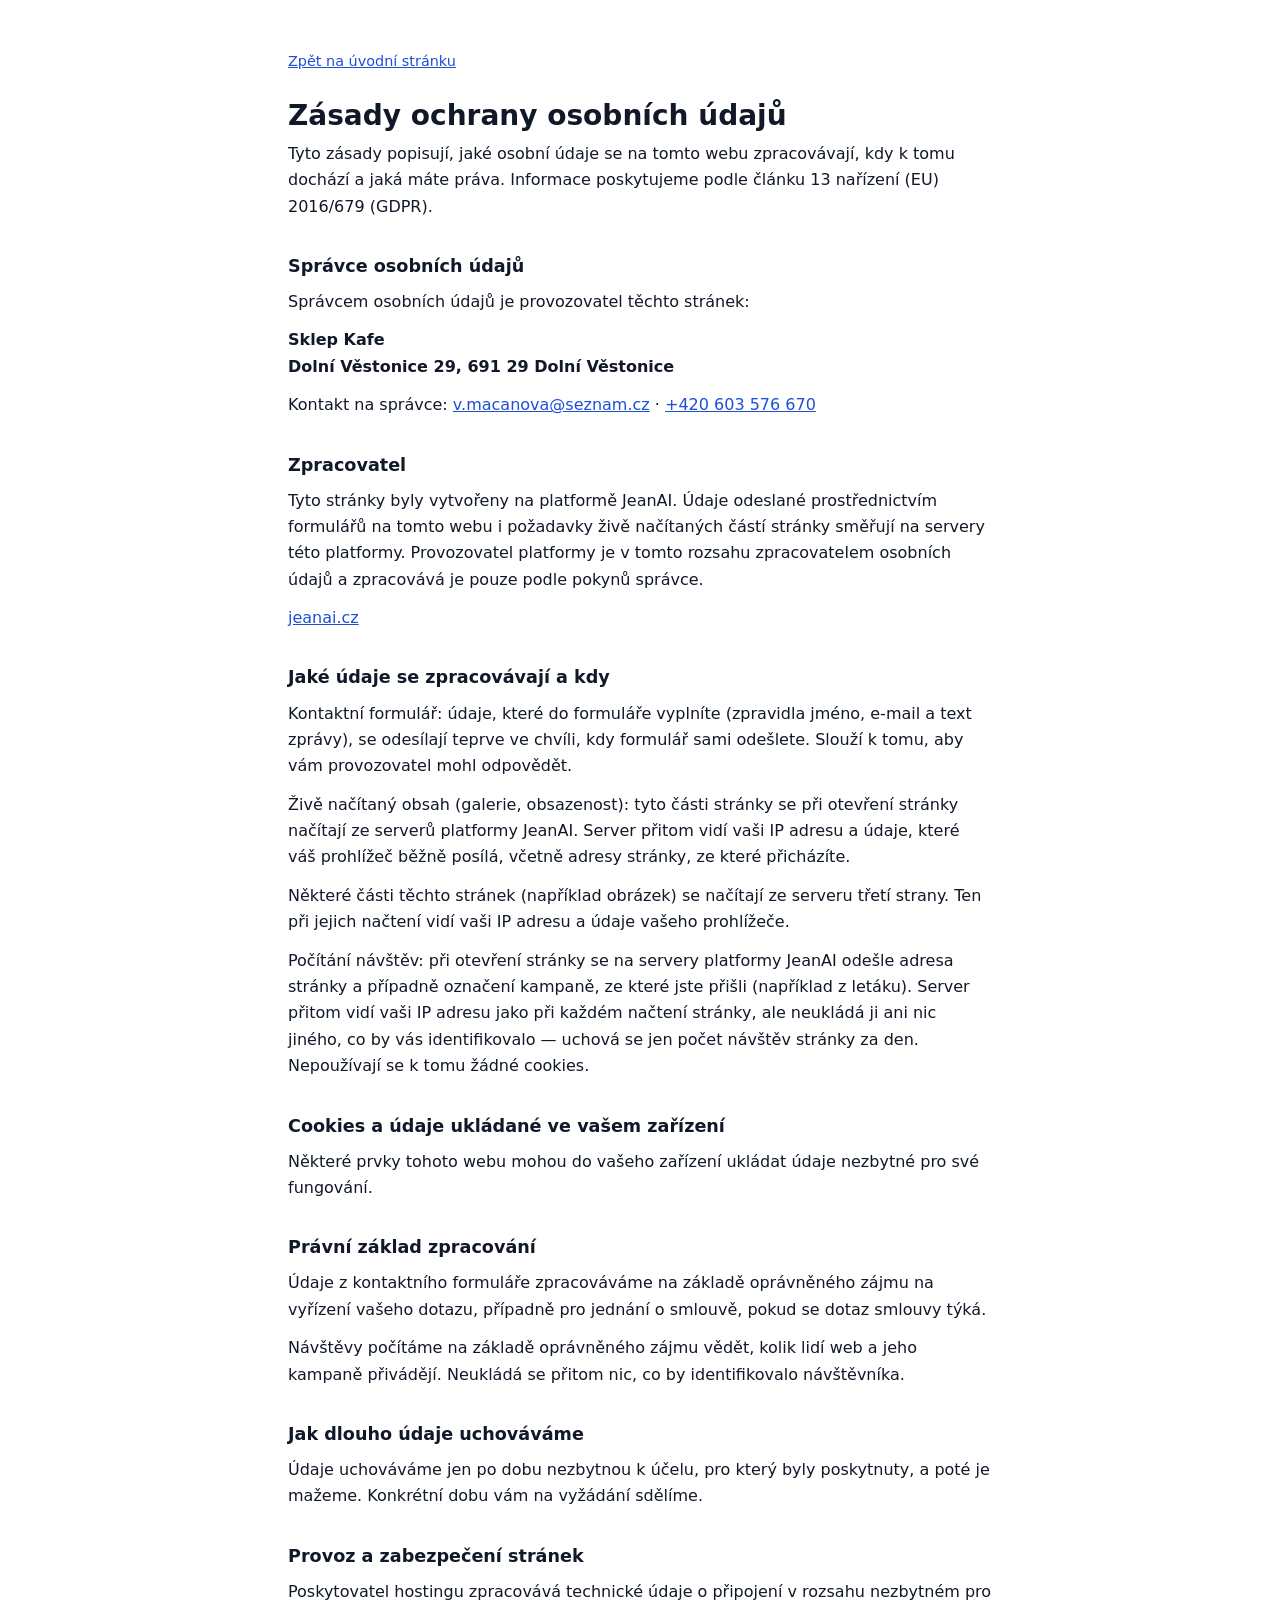
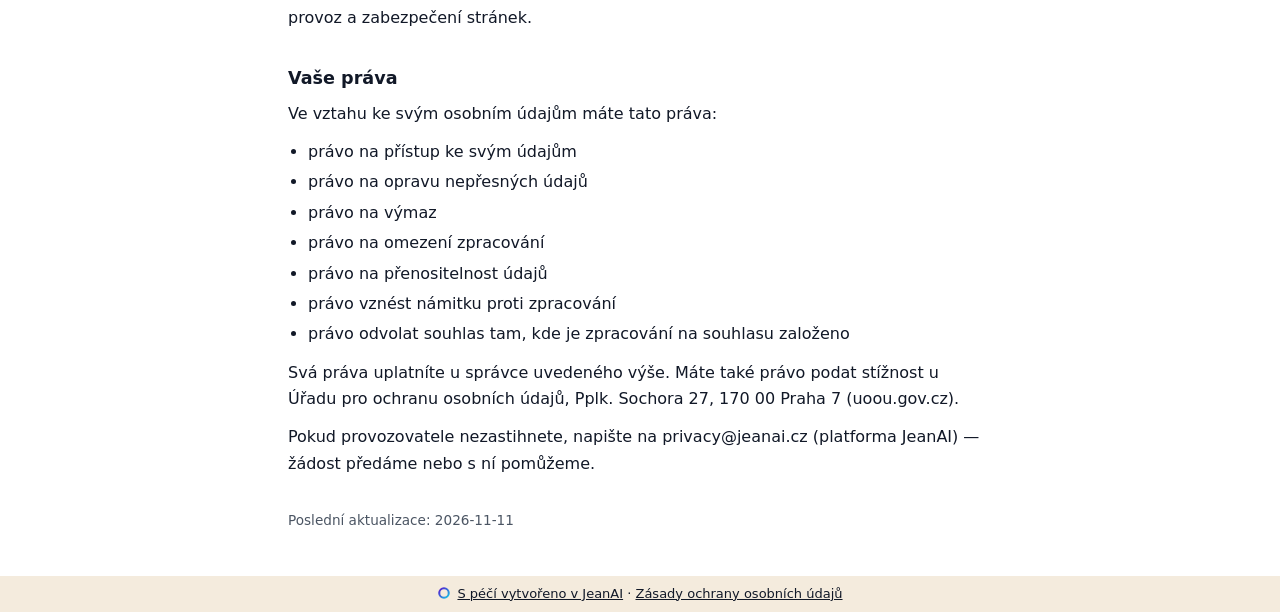
==== soukromi.html @ f44ce6a9 "Deploy website: Sklep Kafe" ====
<!doctype html><html lang="cs"><head><meta charset="utf-8"><meta name="viewport" content="width=device-width, initial-scale=1"><title>Zásady ochrany osobních údajů</title><style>:root{color-scheme:light}body{margin:0;background:#FFFFFF;color:#111827;font-family:ui-sans-serif,system-ui,-apple-system,'Segoe UI',sans-serif;font-size:16px;line-height:1.65}main{max-width:44rem;margin:0 auto;padding:48px 20px 32px}h1{font-size:1.75rem;line-height:1.25;margin:0 0 8px}h2{font-size:1.1rem;margin:32px 0 8px}p{margin:0 0 12px}ul{margin:0 0 12px;padding-left:1.25rem}li{margin:0 0 4px}a{color:#1D4ED8}.jean-back{display:inline-block;margin-bottom:24px;font-size:0.9rem}.jean-controller{font-weight:600}.jean-updated{margin-top:32px;font-size:0.85rem;color:#4B5563}</style></head><body><main><a class="jean-back" href="/">Zpět na úvodní stránku</a><h1>Zásady ochrany osobních údajů</h1><p>Tyto zásady popisují, jaké osobní údaje se na tomto webu zpracovávají, kdy k tomu dochází a jaká máte práva. Informace poskytujeme podle článku 13 nařízení (EU) 2016/679 (GDPR).</p><section><h2>Správce osobních údajů</h2><p>Správcem osobních údajů je provozovatel těchto stránek:</p><p class="jean-controller">Sklep Kafe<br>Dolní Věstonice 29, 691 29 Dolní Věstonice</p><p>Kontakt na správce: <a href="mailto:v.macanova@seznam.cz">v.macanova@seznam.cz</a> &middot; <a href="tel:+420603576670">+420 603 576 670</a></p></section><section><h2>Zpracovatel</h2><p>Tyto stránky byly vytvořeny na platformě JeanAI. Údaje odeslané prostřednictvím formulářů na tomto webu i požadavky živě načítaných částí stránky směřují na servery této platformy. Provozovatel platformy je v tomto rozsahu zpracovatelem osobních údajů a zpracovává je pouze podle pokynů správce.</p><p><a href="https://jeanai.cz" rel="noopener">jeanai.cz</a></p></section><section><h2>Jaké údaje se zpracovávají a kdy</h2><p>Kontaktní formulář: údaje, které do formuláře vyplníte (zpravidla jméno, e-mail a text zprávy), se odesílají teprve ve chvíli, kdy formulář sami odešlete. Slouží k tomu, aby vám provozovatel mohl odpovědět.</p><p>Živě načítaný obsah (galerie, obsazenost): tyto části stránky se při otevření stránky načítají ze serverů platformy JeanAI. Server přitom vidí vaši IP adresu a údaje, které váš prohlížeč běžně posílá, včetně adresy stránky, ze které přicházíte.</p><p>Některé části těchto stránek (například obrázek) se načítají ze serveru třetí strany. Ten při jejich načtení vidí vaši IP adresu a údaje vašeho prohlížeče.</p><p>Počítání návštěv: při otevření stránky se na servery platformy JeanAI odešle adresa stránky a případně označení kampaně, ze které jste přišli (například z letáku). Server přitom vidí vaši IP adresu jako při každém načtení stránky, ale neukládá ji ani nic jiného, co by vás identifikovalo — uchová se jen počet návštěv stránky za den. Nepoužívají se k tomu žádné cookies.</p></section><section><h2>Cookies a údaje ukládané ve vašem zařízení</h2><p>Některé prvky tohoto webu mohou do vašeho zařízení ukládat údaje nezbytné pro své fungování.</p></section><section><h2>Právní základ zpracování</h2><p>Údaje z kontaktního formuláře zpracováváme na základě oprávněného zájmu na vyřízení vašeho dotazu, případně pro jednání o smlouvě, pokud se dotaz smlouvy týká.</p><p>Návštěvy počítáme na základě oprávněného zájmu vědět, kolik lidí web a jeho kampaně přivádějí. Neukládá se přitom nic, co by identifikovalo návštěvníka.</p></section><section><h2>Jak dlouho údaje uchováváme</h2><p>Údaje uchováváme jen po dobu nezbytnou k účelu, pro který byly poskytnuty, a poté je mažeme. Konkrétní dobu vám na vyžádání sdělíme.</p></section><section><h2>Provoz a zabezpečení stránek</h2><p>Poskytovatel hostingu zpracovává technické údaje o připojení v rozsahu nezbytném pro provoz a zabezpečení stránek.</p></section><section><h2>Vaše práva</h2><p>Ve vztahu ke svým osobním údajům máte tato práva:</p><ul><li>právo na přístup ke svým údajům</li><li>právo na opravu nepřesných údajů</li><li>právo na výmaz</li><li>právo na omezení zpracování</li><li>právo na přenositelnost údajů</li><li>právo vznést námitku proti zpracování</li><li>právo odvolat souhlas tam, kde je zpracování na souhlasu založeno</li></ul><p>Svá práva uplatníte u správce uvedeného výše. Máte také právo podat stížnost u Úřadu pro ochranu osobních údajů, Pplk. Sochora 27, 170 00 Praha 7 (uoou.gov.cz).</p><p>Pokud provozovatele nezastihnete, napište na privacy@jeanai.cz (platforma JeanAI) — žádost předáme nebo s ní pomůžeme.</p></section><p class="jean-updated">Poslední aktualizace: 2026-11-11</p></main><div data-jean-identification="1" aria-label="Údaje o provozovateli" style="background:#F4EBDD!important;color:#111827!important;font-family:var(--font-body, ui-sans-serif), system-ui, -apple-system, sans-serif;font-size:13px!important;line-height:1.6!important;padding:8px 16px;text-align:center;word-break:break-word;display:block!important;visibility:visible!important;opacity:1!important;position:static!important;height:auto!important;max-height:none!important;overflow:visible!important;clip-path:none!important;transform:none!important;content-visibility:visible!important"><span style="display:block!important;visibility:visible!important;opacity:1!important;color:inherit!important;font-size:13px!important;line-height:1.6!important;position:static!important;height:auto!important;max-height:none!important;overflow:visible!important;clip-path:none!important;transform:none!important;text-indent:0!important;letter-spacing:normal!important;word-spacing:normal!important;content-visibility:visible!important"><a href="https://jeanai.cz" rel="noopener" style="display:inline!important;text-decoration:underline;visibility:visible!important;opacity:1!important;color:inherit!important;font-size:13px!important;line-height:1.6!important;position:static!important;height:auto!important;max-height:none!important;overflow:visible!important;clip-path:none!important;transform:none!important;text-indent:0!important;letter-spacing:normal!important;word-spacing:normal!important;content-visibility:visible!important"><svg aria-hidden="true" focusable="false" width="14" height="14" viewBox="0 0 128 128" style="display:inline-block!important;visibility:visible!important;opacity:1!important;width:14px!important;height:14px!important;vertical-align:-2px;margin-right:6px"><defs><linearGradient id="jean-mark-ring" x1="0" y1="0" x2="1" y2="1"><stop offset="0" stop-color="#5814cf"/><stop offset="1" stop-color="#12c9e6"/></linearGradient></defs><circle cx="64" cy="64" r="43.5" fill="none" stroke="url(#jean-mark-ring)" stroke-width="19"/></svg>S péčí vytvořeno v JeanAI</a> · <a href="/soukromi.html" style="display:inline!important;text-decoration:underline;visibility:visible!important;opacity:1!important;color:inherit!important;font-size:13px!important;line-height:1.6!important;position:static!important;height:auto!important;max-height:none!important;overflow:visible!important;clip-path:none!important;transform:none!important;text-indent:0!important;letter-spacing:normal!important;word-spacing:normal!important;content-visibility:visible!important">Zásady ochrany osobních údajů</a></span></div></body></html>
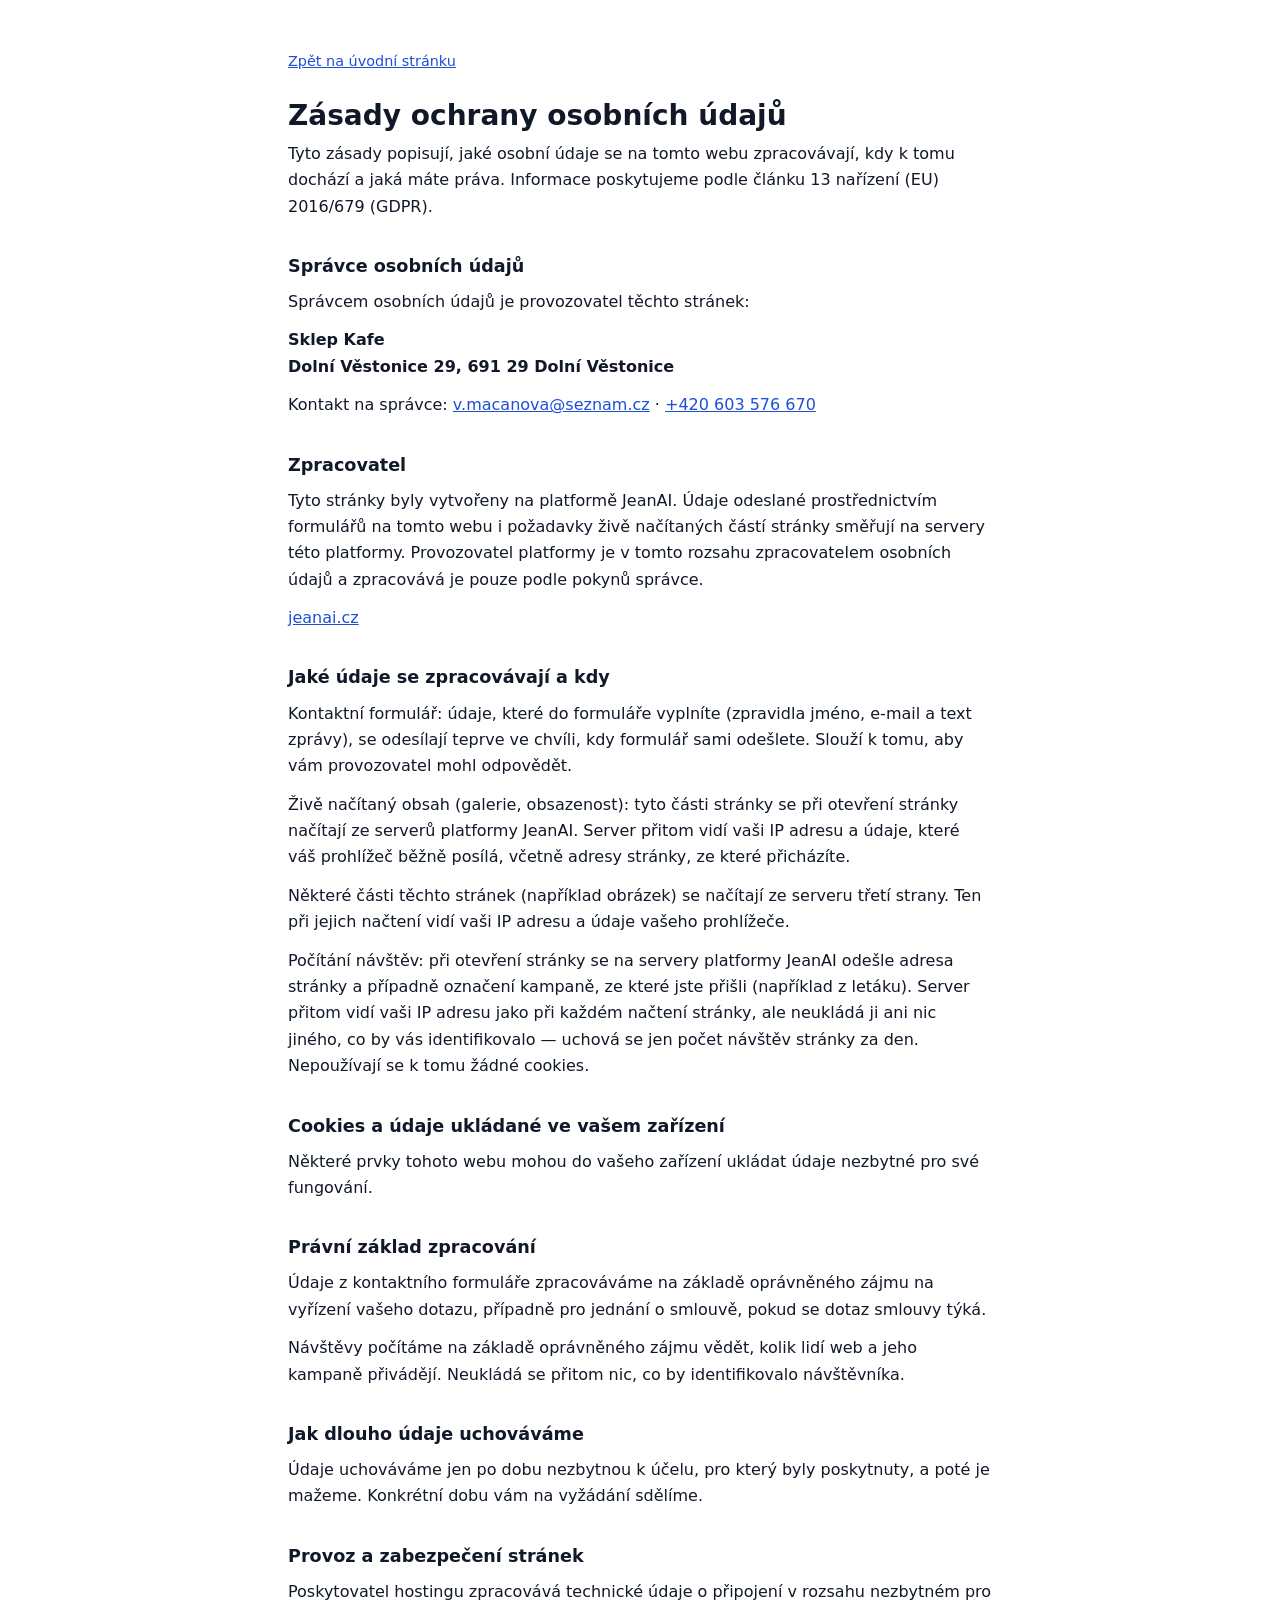
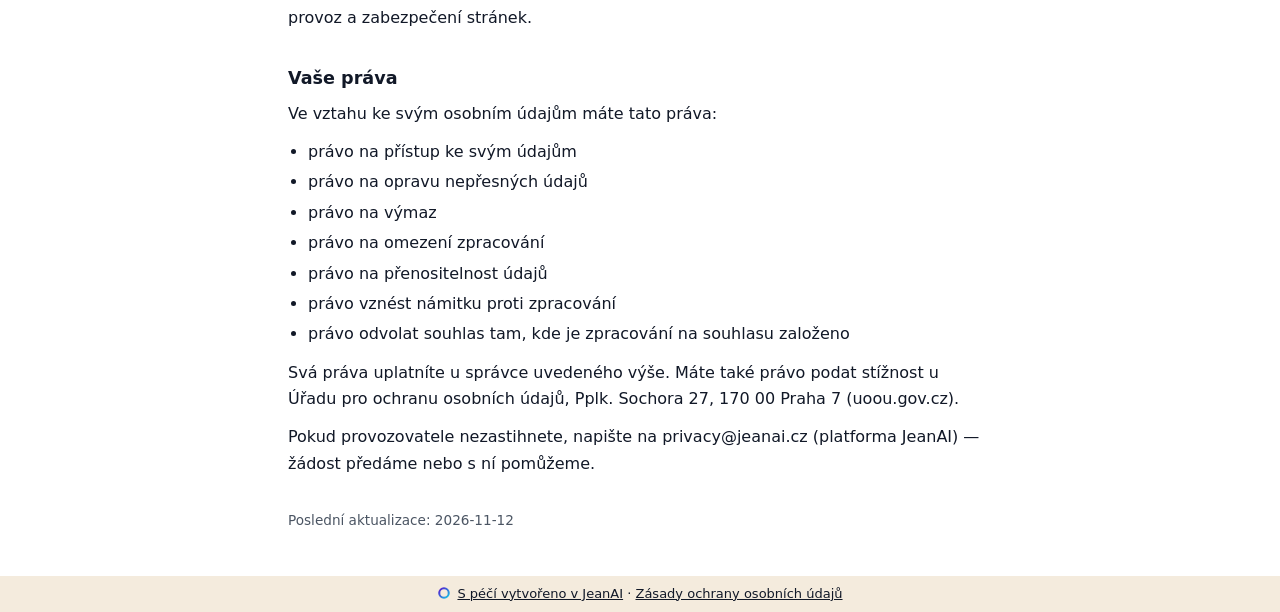
==== commit 6a1dc723: "Deploy website: Sklep Kafe" ====
--- a/soukromi.html
+++ b/soukromi.html
@@ -1 +1 @@
-<!doctype html><html lang="cs"><head><meta charset="utf-8"><meta name="viewport" content="width=device-width, initial-scale=1"><title>Zásady ochrany osobních údajů</title><style>:root{color-scheme:light}body{margin:0;background:#FFFFFF;color:#111827;font-family:ui-sans-serif,system-ui,-apple-system,'Segoe UI',sans-serif;font-size:16px;line-height:1.65}main{max-width:44rem;margin:0 auto;padding:48px 20px 32px}h1{font-size:1.75rem;line-height:1.25;margin:0 0 8px}h2{font-size:1.1rem;margin:32px 0 8px}p{margin:0 0 12px}ul{margin:0 0 12px;padding-left:1.25rem}li{margin:0 0 4px}a{color:#1D4ED8}.jean-back{display:inline-block;margin-bottom:24px;font-size:0.9rem}.jean-controller{font-weight:600}.jean-updated{margin-top:32px;font-size:0.85rem;color:#4B5563}</style></head><body><main><a class="jean-back" href="/">Zpět na úvodní stránku</a><h1>Zásady ochrany osobních údajů</h1><p>Tyto zásady popisují, jaké osobní údaje se na tomto webu zpracovávají, kdy k tomu dochází a jaká máte práva. Informace poskytujeme podle článku 13 nařízení (EU) 2016/679 (GDPR).</p><section><h2>Správce osobních údajů</h2><p>Správcem osobních údajů je provozovatel těchto stránek:</p><p class="jean-controller">Sklep Kafe<br>Dolní Věstonice 29, 691 29 Dolní Věstonice</p><p>Kontakt na správce: <a href="mailto:v.macanova@seznam.cz">v.macanova@seznam.cz</a> &middot; <a href="tel:+420603576670">+420 603 576 670</a></p></section><section><h2>Zpracovatel</h2><p>Tyto stránky byly vytvořeny na platformě JeanAI. Údaje odeslané prostřednictvím formulářů na tomto webu i požadavky živě načítaných částí stránky směřují na servery této platformy. Provozovatel platformy je v tomto rozsahu zpracovatelem osobních údajů a zpracovává je pouze podle pokynů správce.</p><p><a href="https://jeanai.cz" rel="noopener">jeanai.cz</a></p></section><section><h2>Jaké údaje se zpracovávají a kdy</h2><p>Kontaktní formulář: údaje, které do formuláře vyplníte (zpravidla jméno, e-mail a text zprávy), se odesílají teprve ve chvíli, kdy formulář sami odešlete. Slouží k tomu, aby vám provozovatel mohl odpovědět.</p><p>Živě načítaný obsah (galerie, obsazenost): tyto části stránky se při otevření stránky načítají ze serverů platformy JeanAI. Server přitom vidí vaši IP adresu a údaje, které váš prohlížeč běžně posílá, včetně adresy stránky, ze které přicházíte.</p><p>Některé části těchto stránek (například obrázek) se načítají ze serveru třetí strany. Ten při jejich načtení vidí vaši IP adresu a údaje vašeho prohlížeče.</p><p>Počítání návštěv: při otevření stránky se na servery platformy JeanAI odešle adresa stránky a případně označení kampaně, ze které jste přišli (například z letáku). Server přitom vidí vaši IP adresu jako při každém načtení stránky, ale neukládá ji ani nic jiného, co by vás identifikovalo — uchová se jen počet návštěv stránky za den. Nepoužívají se k tomu žádné cookies.</p></section><section><h2>Cookies a údaje ukládané ve vašem zařízení</h2><p>Některé prvky tohoto webu mohou do vašeho zařízení ukládat údaje nezbytné pro své fungování.</p></section><section><h2>Právní základ zpracování</h2><p>Údaje z kontaktního formuláře zpracováváme na základě oprávněného zájmu na vyřízení vašeho dotazu, případně pro jednání o smlouvě, pokud se dotaz smlouvy týká.</p><p>Návštěvy počítáme na základě oprávněného zájmu vědět, kolik lidí web a jeho kampaně přivádějí. Neukládá se přitom nic, co by identifikovalo návštěvníka.</p></section><section><h2>Jak dlouho údaje uchováváme</h2><p>Údaje uchováváme jen po dobu nezbytnou k účelu, pro který byly poskytnuty, a poté je mažeme. Konkrétní dobu vám na vyžádání sdělíme.</p></section><section><h2>Provoz a zabezpečení stránek</h2><p>Poskytovatel hostingu zpracovává technické údaje o připojení v rozsahu nezbytném pro provoz a zabezpečení stránek.</p></section><section><h2>Vaše práva</h2><p>Ve vztahu ke svým osobním údajům máte tato práva:</p><ul><li>právo na přístup ke svým údajům</li><li>právo na opravu nepřesných údajů</li><li>právo na výmaz</li><li>právo na omezení zpracování</li><li>právo na přenositelnost údajů</li><li>právo vznést námitku proti zpracování</li><li>právo odvolat souhlas tam, kde je zpracování na souhlasu založeno</li></ul><p>Svá práva uplatníte u správce uvedeného výše. Máte také právo podat stížnost u Úřadu pro ochranu osobních údajů, Pplk. Sochora 27, 170 00 Praha 7 (uoou.gov.cz).</p><p>Pokud provozovatele nezastihnete, napište na privacy@jeanai.cz (platforma JeanAI) — žádost předáme nebo s ní pomůžeme.</p></section><p class="jean-updated">Poslední aktualizace: 2026-11-11</p></main><div data-jean-identification="1" aria-label="Údaje o provozovateli" style="background:#F4EBDD!important;color:#111827!important;font-family:var(--font-body, ui-sans-serif), system-ui, -apple-system, sans-serif;font-size:13px!important;line-height:1.6!important;padding:8px 16px;text-align:center;word-break:break-word;display:block!important;visibility:visible!important;opacity:1!important;position:static!important;height:auto!important;max-height:none!important;overflow:visible!important;clip-path:none!important;transform:none!important;content-visibility:visible!important"><span style="display:block!important;visibility:visible!important;opacity:1!important;color:inherit!important;font-size:13px!important;line-height:1.6!important;position:static!important;height:auto!important;max-height:none!important;overflow:visible!important;clip-path:none!important;transform:none!important;text-indent:0!important;letter-spacing:normal!important;word-spacing:normal!important;content-visibility:visible!important"><a href="https://jeanai.cz" rel="noopener" style="display:inline!important;text-decoration:underline;visibility:visible!important;opacity:1!important;color:inherit!important;font-size:13px!important;line-height:1.6!important;position:static!important;height:auto!important;max-height:none!important;overflow:visible!important;clip-path:none!important;transform:none!important;text-indent:0!important;letter-spacing:normal!important;word-spacing:normal!important;content-visibility:visible!important"><svg aria-hidden="true" focusable="false" width="14" height="14" viewBox="0 0 128 128" style="display:inline-block!important;visibility:visible!important;opacity:1!important;width:14px!important;height:14px!important;vertical-align:-2px;margin-right:6px"><defs><linearGradient id="jean-mark-ring" x1="0" y1="0" x2="1" y2="1"><stop offset="0" stop-color="#5814cf"/><stop offset="1" stop-color="#12c9e6"/></linearGradient></defs><circle cx="64" cy="64" r="43.5" fill="none" stroke="url(#jean-mark-ring)" stroke-width="19"/></svg>S péčí vytvořeno v JeanAI</a> · <a href="/soukromi.html" style="display:inline!important;text-decoration:underline;visibility:visible!important;opacity:1!important;color:inherit!important;font-size:13px!important;line-height:1.6!important;position:static!important;height:auto!important;max-height:none!important;overflow:visible!important;clip-path:none!important;transform:none!important;text-indent:0!important;letter-spacing:normal!important;word-spacing:normal!important;content-visibility:visible!important">Zásady ochrany osobních údajů</a></span></div></body></html>+<!doctype html><html lang="cs"><head><meta charset="utf-8"><meta name="viewport" content="width=device-width, initial-scale=1"><title>Zásady ochrany osobních údajů</title><style>:root{color-scheme:light}body{margin:0;background:#FFFFFF;color:#111827;font-family:ui-sans-serif,system-ui,-apple-system,'Segoe UI',sans-serif;font-size:16px;line-height:1.65}main{max-width:44rem;margin:0 auto;padding:48px 20px 32px}h1{font-size:1.75rem;line-height:1.25;margin:0 0 8px}h2{font-size:1.1rem;margin:32px 0 8px}p{margin:0 0 12px}ul{margin:0 0 12px;padding-left:1.25rem}li{margin:0 0 4px}a{color:#1D4ED8}.jean-back{display:inline-block;margin-bottom:24px;font-size:0.9rem}.jean-controller{font-weight:600}.jean-updated{margin-top:32px;font-size:0.85rem;color:#4B5563}</style></head><body><main><a class="jean-back" href="/">Zpět na úvodní stránku</a><h1>Zásady ochrany osobních údajů</h1><p>Tyto zásady popisují, jaké osobní údaje se na tomto webu zpracovávají, kdy k tomu dochází a jaká máte práva. Informace poskytujeme podle článku 13 nařízení (EU) 2016/679 (GDPR).</p><section><h2>Správce osobních údajů</h2><p>Správcem osobních údajů je provozovatel těchto stránek:</p><p class="jean-controller">Sklep Kafe<br>Dolní Věstonice 29, 691 29 Dolní Věstonice</p><p>Kontakt na správce: <a href="mailto:v.macanova@seznam.cz">v.macanova@seznam.cz</a> &middot; <a href="tel:+420603576670">+420 603 576 670</a></p></section><section><h2>Zpracovatel</h2><p>Tyto stránky byly vytvořeny na platformě JeanAI. Údaje odeslané prostřednictvím formulářů na tomto webu i požadavky živě načítaných částí stránky směřují na servery této platformy. Provozovatel platformy je v tomto rozsahu zpracovatelem osobních údajů a zpracovává je pouze podle pokynů správce.</p><p><a href="https://jeanai.cz" rel="noopener">jeanai.cz</a></p></section><section><h2>Jaké údaje se zpracovávají a kdy</h2><p>Kontaktní formulář: údaje, které do formuláře vyplníte (zpravidla jméno, e-mail a text zprávy), se odesílají teprve ve chvíli, kdy formulář sami odešlete. Slouží k tomu, aby vám provozovatel mohl odpovědět.</p><p>Živě načítaný obsah (galerie, obsazenost): tyto části stránky se při otevření stránky načítají ze serverů platformy JeanAI. Server přitom vidí vaši IP adresu a údaje, které váš prohlížeč běžně posílá, včetně adresy stránky, ze které přicházíte.</p><p>Některé části těchto stránek (například obrázek) se načítají ze serveru třetí strany. Ten při jejich načtení vidí vaši IP adresu a údaje vašeho prohlížeče.</p><p>Počítání návštěv: při otevření stránky se na servery platformy JeanAI odešle adresa stránky a případně označení kampaně, ze které jste přišli (například z letáku). Server přitom vidí vaši IP adresu jako při každém načtení stránky, ale neukládá ji ani nic jiného, co by vás identifikovalo — uchová se jen počet návštěv stránky za den. Nepoužívají se k tomu žádné cookies.</p></section><section><h2>Cookies a údaje ukládané ve vašem zařízení</h2><p>Některé prvky tohoto webu mohou do vašeho zařízení ukládat údaje nezbytné pro své fungování.</p></section><section><h2>Právní základ zpracování</h2><p>Údaje z kontaktního formuláře zpracováváme na základě oprávněného zájmu na vyřízení vašeho dotazu, případně pro jednání o smlouvě, pokud se dotaz smlouvy týká.</p><p>Návštěvy počítáme na základě oprávněného zájmu vědět, kolik lidí web a jeho kampaně přivádějí. Neukládá se přitom nic, co by identifikovalo návštěvníka.</p></section><section><h2>Jak dlouho údaje uchováváme</h2><p>Údaje uchováváme jen po dobu nezbytnou k účelu, pro který byly poskytnuty, a poté je mažeme. Konkrétní dobu vám na vyžádání sdělíme.</p></section><section><h2>Provoz a zabezpečení stránek</h2><p>Poskytovatel hostingu zpracovává technické údaje o připojení v rozsahu nezbytném pro provoz a zabezpečení stránek.</p></section><section><h2>Vaše práva</h2><p>Ve vztahu ke svým osobním údajům máte tato práva:</p><ul><li>právo na přístup ke svým údajům</li><li>právo na opravu nepřesných údajů</li><li>právo na výmaz</li><li>právo na omezení zpracování</li><li>právo na přenositelnost údajů</li><li>právo vznést námitku proti zpracování</li><li>právo odvolat souhlas tam, kde je zpracování na souhlasu založeno</li></ul><p>Svá práva uplatníte u správce uvedeného výše. Máte také právo podat stížnost u Úřadu pro ochranu osobních údajů, Pplk. Sochora 27, 170 00 Praha 7 (uoou.gov.cz).</p><p>Pokud provozovatele nezastihnete, napište na privacy@jeanai.cz (platforma JeanAI) — žádost předáme nebo s ní pomůžeme.</p></section><p class="jean-updated">Poslední aktualizace: 2026-11-12</p></main><div data-jean-identification="1" aria-label="Údaje o provozovateli" style="background:#F4EBDD!important;color:#111827!important;font-family:var(--font-body, ui-sans-serif), system-ui, -apple-system, sans-serif;font-size:13px!important;line-height:1.6!important;padding:8px 16px;text-align:center;word-break:break-word;display:block!important;visibility:visible!important;opacity:1!important;position:static!important;height:auto!important;max-height:none!important;overflow:visible!important;clip-path:none!important;transform:none!important;content-visibility:visible!important"><span style="display:block!important;visibility:visible!important;opacity:1!important;color:inherit!important;font-size:13px!important;line-height:1.6!important;position:static!important;height:auto!important;max-height:none!important;overflow:visible!important;clip-path:none!important;transform:none!important;text-indent:0!important;letter-spacing:normal!important;word-spacing:normal!important;content-visibility:visible!important"><a href="https://jeanai.cz" rel="noopener" style="display:inline!important;text-decoration:underline;visibility:visible!important;opacity:1!important;color:inherit!important;font-size:13px!important;line-height:1.6!important;position:static!important;height:auto!important;max-height:none!important;overflow:visible!important;clip-path:none!important;transform:none!important;text-indent:0!important;letter-spacing:normal!important;word-spacing:normal!important;content-visibility:visible!important"><svg aria-hidden="true" focusable="false" width="14" height="14" viewBox="0 0 128 128" style="display:inline-block!important;visibility:visible!important;opacity:1!important;width:14px!important;height:14px!important;vertical-align:-2px;margin-right:6px"><defs><linearGradient id="jean-mark-ring" x1="0" y1="0" x2="1" y2="1"><stop offset="0" stop-color="#5814cf"/><stop offset="1" stop-color="#12c9e6"/></linearGradient></defs><circle cx="64" cy="64" r="43.5" fill="none" stroke="url(#jean-mark-ring)" stroke-width="19"/></svg>S péčí vytvořeno v JeanAI</a> · <a href="/soukromi.html" style="display:inline!important;text-decoration:underline;visibility:visible!important;opacity:1!important;color:inherit!important;font-size:13px!important;line-height:1.6!important;position:static!important;height:auto!important;max-height:none!important;overflow:visible!important;clip-path:none!important;transform:none!important;text-indent:0!important;letter-spacing:normal!important;word-spacing:normal!important;content-visibility:visible!important">Zásady ochrany osobních údajů</a></span></div></body></html>
